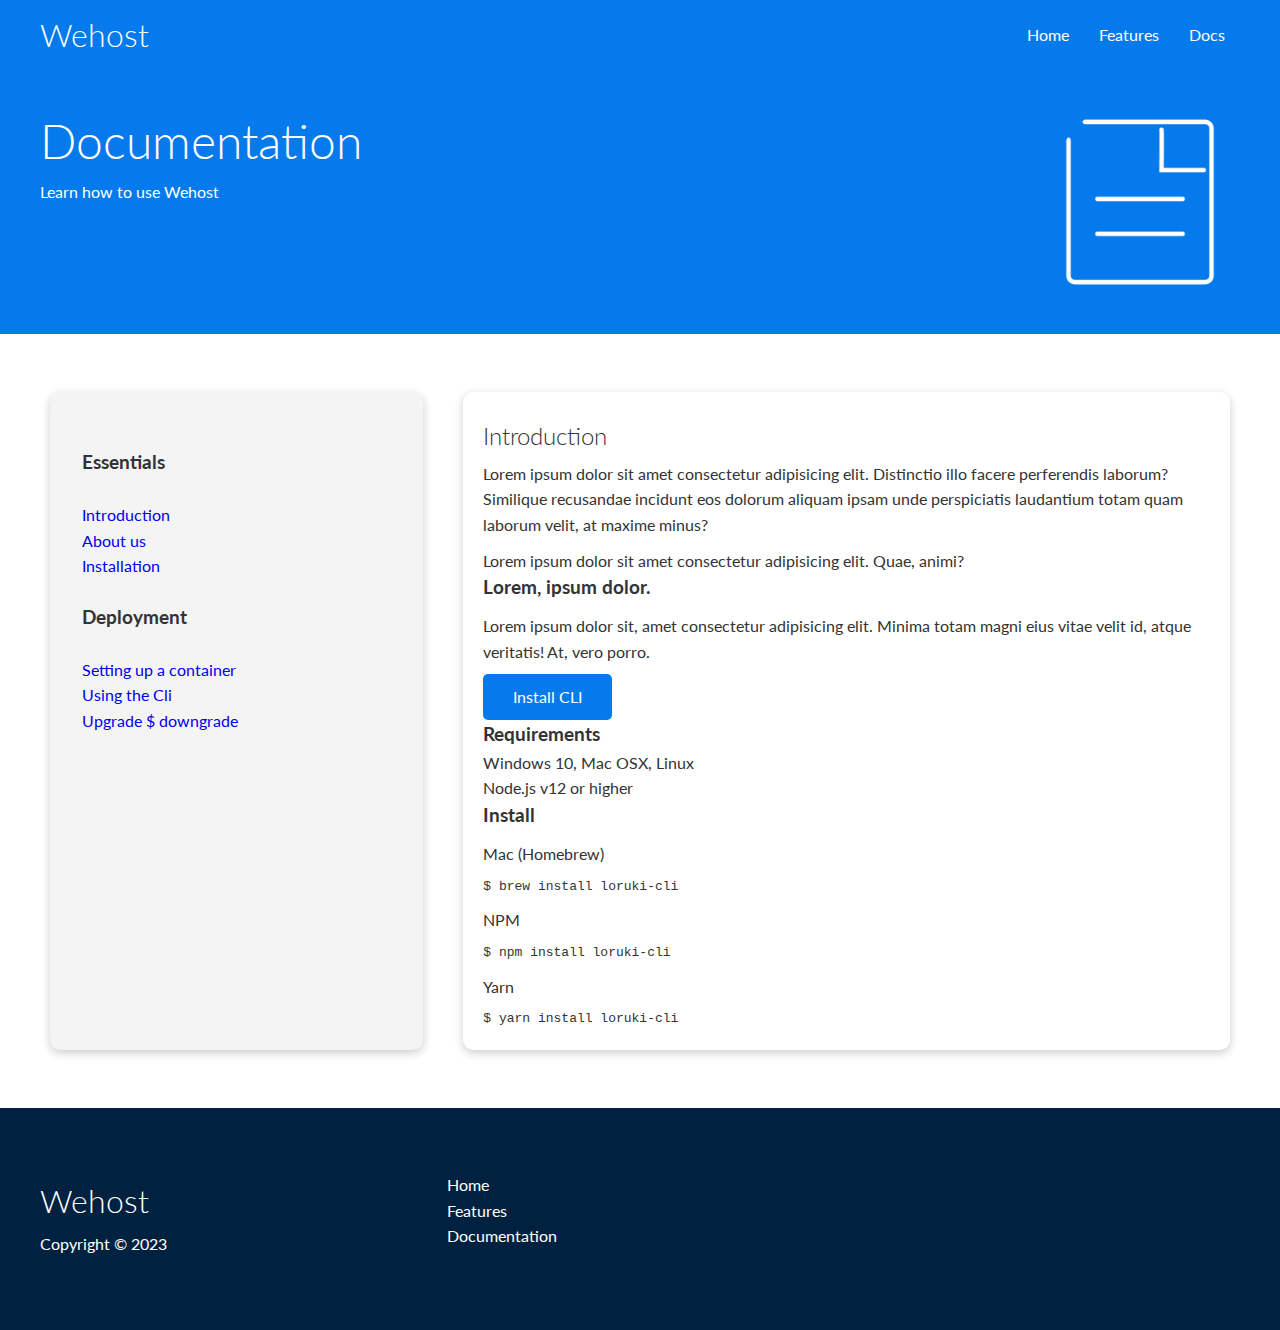
==== docs.html @ 48ca75c6 "commit" ====
<!DOCTYPE html>
<html lang="en">
  <head>
    <meta charset="UTF-8" />
    <meta name="viewport" content="width=device-width, initial-scale=1.0" />
    <link
      rel="stylesheet"
      href="https://cdnjs.cloudflare.com/ajax/libs/font-awesome/6.4.2/css/all.min.css"
      integrity="sha512-z3gLpd7yknf1YoNbCzqRKc4qyor8gaKU1qmn+CShxbuBusANI9QpRohGBreCFkKxLhei6S9CQXFEbbKuqLg0DA=="
      crossorigin="anonymous"
      referrerpolicy="no-referrer"
    />
    <link rel="stylesheet" href="css/style.css" />
    <link rel="stylesheet" href="css/utilities.css" />
    <title>WeHost | Cloud hosting for everyone</title>
  </head>
  <body>
    <!-- Navbar -->
    <section class="navbar">
      <div class="container flex">
        <h1 class="logo">Wehost</h1>
        <nav>
          <ul>
            <li><a href="index.html">Home</a></li>
            <li><a href="features.html">Features</a></li>
            <li><a href="docs.html">Docs</a></li>
          </ul>
        </nav>
      </div>
    </section>
    <!-- Head -->
    <section class="docs-head bg-primary py-3">
      <div class="container grid">
        <div>
          <h1 class="lg">Documentation</h1>
          <p class="sm">Learn how to use Wehost</p>
        </div>
        <img src="images/docs.png" alt="" />
      </div>
    </section>

    <!-- Docs main -->
    <section class="docs-main my-4">
      <div class="container grid">
        <div class="card bg-light p-3">
          <h3 class="my-2">Essentials</h3>
          <nav>
            <ul>
              <li><a href="#">Introduction</a></li>
              <li><a href="#">About us</a></li>
              <li><a href="#">Installation</a></li>
            </ul>
          </nav>
          <h3 class="my-2">Deployment</h3>
          <nav>
            <ul>
              <li><a href="#">Setting up a container</a></li>
              <li><a href="#">Using the Cli</a></li>
              <li><a href="#">Upgrade $ downgrade</a></li>
            </ul>
          </nav>
        </div>

        <div class="card">
          <h2>Introduction</h2>
          <p>
            Lorem ipsum dolor sit amet consectetur adipisicing elit. Distinctio
            illo facere perferendis laborum? Similique recusandae incidunt eos
            dolorum aliquam ipsam unde perspiciatis laudantium totam quam
            laborum velit, at maxime minus?
          </p>

          <div class="alert alert-success">
            <i class="fas fa-info"></i> Lorem ipsum dolor sit amet consectetur
            adipisicing elit. Quae, animi?
          </div>

          <h3>Lorem, ipsum dolor.</h3>
          <p>
            Lorem ipsum dolor sit, amet consectetur adipisicing elit. Minima
            totam magni eius vitae velit id, atque veritatis! At, vero porro.
          </p>
          <a href="#" class="btn btn-primary">Install CLI</a>

          <h3>Requirements</h3>
          <ul>
            <li>Windows 10, Mac OSX, Linux</li>
            <li>Node.js v12 or higher</li>
          </ul>

          <h3>Install</h3>
          <p>Mac (Homebrew)</p>
          <pre><code>$ brew install loruki-cli</code></pre>
          <p>NPM</p>
          <pre><code>$ npm install loruki-cli</code></pre>
          <p>Yarn</p>
          <pre><code>$ yarn install loruki-cli</code></pre>
        </div>
      </div>
    </section>

    <!-- Footer -->
    <footer class="footer bg-dark py-5">
      <div class="container grid grid-3">
        <div>
          <h1>Wehost</h1>
          <p>Copyright &copy; 2023</p>
        </div>
        <nav>
          <ul>
            <li><a href="index.html">Home</a></li>
            <li><a href="features.html">Features</a></li>
            <li><a href="docs.html">Documentation</a></li>
          </ul>
        </nav>
        <nav>
          <div class="socials">
            <a href="#"><i class="fab fa-twitter fa-2x"></i></a>
            <a href="#"><i class="fab fa-facebook fa-2x"></i></a>
            <a href="#"><i class="fab fa-instagram fa-2x"></i></a>
            <a href="#"><i class="fab fa-threads fa-2x"></i></a>
            <a href="#"><i class="fab fa-github fa-2x"></i></a>
          </div>
        </nav>
      </div>
    </footer>
  </body>
</html>
---- css/style.css ----
@import url("https://fonts.googleapis.com/css2?family=Lato:ital,wght@0,300;0,400;0,700;0,900;1,100;1,300;1,400;1,700;1,900&display=swap");
*{
    box-sizing: border-box;
    margin: 0;
    padding: 0;
}

body{
    font-family: 'Lato', sans-serif;
    color: #333;
    line-height: 1.6;
}
:root{
    --primary-color : #047aed;
    --secondary-color : #1c3fa8;
    --dark-color : #002240;
    --light-color : #f4f4f4;

}

ul{
    list-style-type: none;
}

a{
    text-decoration: none;
}

h1,h2{
    font-weight: 300;
    line-height: 1.2;
    margin: 10px 0;
}

p{
    margin: 10px 0;
}

img{
    width: 100%;
}

.navbar .flex{
    justify-content: space-between;
}
.navbar ul{
    display: flex;
}
.navbar a{
    color: #fff;
    padding: 10px;
    margin: 0 5px;

}
.navbar a:hover{
    border-bottom: 2px #fff solid;
}
.navbar{
    background-color: var(--primary-color);
    color: #fff;
    height: 70px;
}
/* Showcase */
.showcase {
    height: 400px;
    background-color: var(--primary-color);
    color: #fff;
    position: relative;
}

.showcase::after{
    content: "";
    position: absolute;
    background-color: #fff;
    height: 100px;
    bottom: -70px;
    right: 0;
    left: 0;
    transform: skewY(-3deg);
    -webkit-transform: skewY(-3deg);
    -moz-transform: skewY(-3deg);
    -ms-transform: skewY(-3deg);

    
}
.showcase h1 {
    font-size: 40px;   
}

.showcase-text{
    margin-top: 15%;
}

.showcase p {
    margin: 20px 0;
}

.showcase .grid {
    grid-template-columns: 55% 45%;
    gap: 30px;
    overflow: visible;
}

.showcase-form {
    position: relative;
    top: 60px;
    height: 350px;
    width: 400px;
    padding: 40px;
    z-index: 100;
}

.showcase-form .form-control{
    margin: 30px 0;
}

.showcase-form input[type="text"],
.showcase-form input[type="email"]{
    border: 0;
    border-bottom: 1px solid #b4becb;
    width: 100%;
    padding: 3px;
}
.showcase-form input:focus{
    outline: none;
}

.stats{
    padding-top: 100px;
}

.grid-3{
    grid-template-columns: repeat(3, 1fr) !important;
}

.text-center{
    text-align: center;
}

.my-1{
    margin: 1rem 0;
}


.stats-heading{
    max-width: 500px;
    margin: auto;
    font-weight: 500;
}
.stats .grid h3{
    font-weight: 500;
    font-size: 30px;
}
.stats .grid p{
    font-size: 20px;
    font-weight: bold;
}

/* Cli */

.cli .grid{
    grid-template-columns: repeat(3, 1fr);
}

.cli .grid :nth-child(1){
    grid-column: 1/3;
    grid-row: 1/ span 2
}

.cli .card{
    padding: 0 auto;
   
   
} 

/* Cloud */
.cloud{
    grid-template-columns: 4fr 3fr;
}

/* Languages */
.languages .card{
    text-align: center;
    margin: 18px 10px 40px;
    transition: trasform 0.2s ease-in;
}
.languages .flex{
    flex-wrap: wrap;
}
.languages .card h4{
  font-size: 20px;
  margin-bottom: 10px;

}
.languages .card:hover {
    transform: translateY(-15px);
}
.languages h2{
    font-weight: 400;
}


/* features */
.features-head h1{
    font-weight: 500;
}
.features-sub-head h1{
    font-weight: 500;
}
.features-head img, .docs-head img{
width: 200px;
justify-self: flex-end;
}

.features-sub-head img{
    width: 300px;
        justify-self: flex-end;
}

/* main */
.features-main .grid-3 :nth-child(1){
    grid-column: 1/4;
}
.features-main .grid-3 :nth-child(2) {
    grid-column: 1/3;
}

.features-main .card >i{
    margin-right: 20px;
}
.features-main .grid{
    padding: 30px;
}



/* Docs */

.docs-main .grid{
    grid-template-columns: 1fr 2fr;
}
/* Footer */


.footer a{
    color: #fff;
}
.footer .socials a {
    margin: 0 5px;
}

/* Tablet */
@media(max-width : 768px){
    .grid , .showcase .grid,
    .cli .grid, .cloud .grid,
    .stats .grid, .grid-3{
        grid-template-columns: 1fr !important;
        
    }
    .showcase{
        text-align: center;
        height: auto;
        
    }
    .showcase-form{
        justify-self: center;
        margin: auto ;
       
    }
    .cli .grid :nth-child(1){
        grid-column: 1;
        
    }
    .cli .grid{
        text-align: center;
        padding: auto;
    }

}

/* Mobile */
@media(max-width : 500px) {
.navbar{
    height: 110px;
    
}
.navbar .flex{
    flex-direction: column;
}
.navbar ul{
    padding: 10px;
    background-color: rgba(0, 0, 0, 0.1);
}
.showcase .grid{
    gap: 5px;

}
.showcase-text {
    margin-right: 20%;
}
   .showcase-form {
       justify-self: center;
       margin-right: 20%;

}
}
---- css/utilities.css ----
.container {
    max-width: 1300px;
    margin: 0 auto;
    overflow: auto;
    padding: 0 40px;

}

.grid {
    display: grid;
    grid-template-columns: repeat(2, 1fr);
    gap: 20px;
}

.flex {
    display: flex;
    justify-content: center;
    align-items: center;
    height: 100%;
}

.card {
    background-color: #fff;
    border-radius: 10px;
    box-shadow: 0 3px 10px rgba(0, 0, 0, 0.2);
    padding: 20px;
    margin: 10px;
    color: #333;

}

.btn {
    display: inline-block;
    padding: 10px 30px;
    cursor: pointer;
    background-color: var(--primary-color);
    color: #fff;
    border: none;
    border-radius: 5px;
}

.btn:hover {
    transform: scale(0.98);
}

.btn-outline {
    background-color: transparent;
    border: 1px #fff solid;
}


/* Text sizes */
.lead{
    font-size: 20px;
}
.sm{
    font-size: 1rem;
}
.md{
    font-size: 2rem;
}
.lg{
    font-size: 3rem;
    line-height: normal;
}
.xl{
    font-size: 4rem;
}
/* Backgrounds and colored buttons */
.bg-primary, .btn-primary{
    background-color: var(--primary-color);
    color: #fff;
}
.bg-secondary, .btn-secondary{
    background-color: var(--secondary-color);
    color: #fff;
}
.bg-dark, .btn-dark{
    background-color: var(--dark-color);
    color: #fff;
}
.bg-light, .btn-light{
    background-color: var(--light-color);
    color: #333;
}

/* Margin top and bottom */
.m-1{
    margin: 1rem 0;
}
.my-2{
    margin: 1.5rem 0;
}
.my-3{
    margin: 2rem 0;
}
.my-4{
    margin: 3rem 0;
}
.my-5{
    margin: 4rem 0;
}

/* margin all */
.m-1{
    margin: 1rem;
}
.m-2{
    margin: 1.5rem;
}
.m-3{
    margin: 2rem;
}
.m-4{
    margin: 3rem;
}
.m-5{
    margin: 4rem;
}
/* padding top and bottom */
.py-1 {
    padding: 1rem 0;
}

.py-2 {
    padding: 1.5rem 0;
}

.py-3 {
    padding: 2rem 0;
}

.py-4 {
    padding: 3rem 0;
}

.py-5 {
    padding: 4rem 0;
}


/* padding all */
.p-1 {
    padding: 1rem;
}

.p-2 {
    padding: 1.5rem;
}

.p-3 {
    padding: 2rem;
}

.p-4 {
    padding: 3rem;
}

.p-5 {
    padding: 4rem;
}
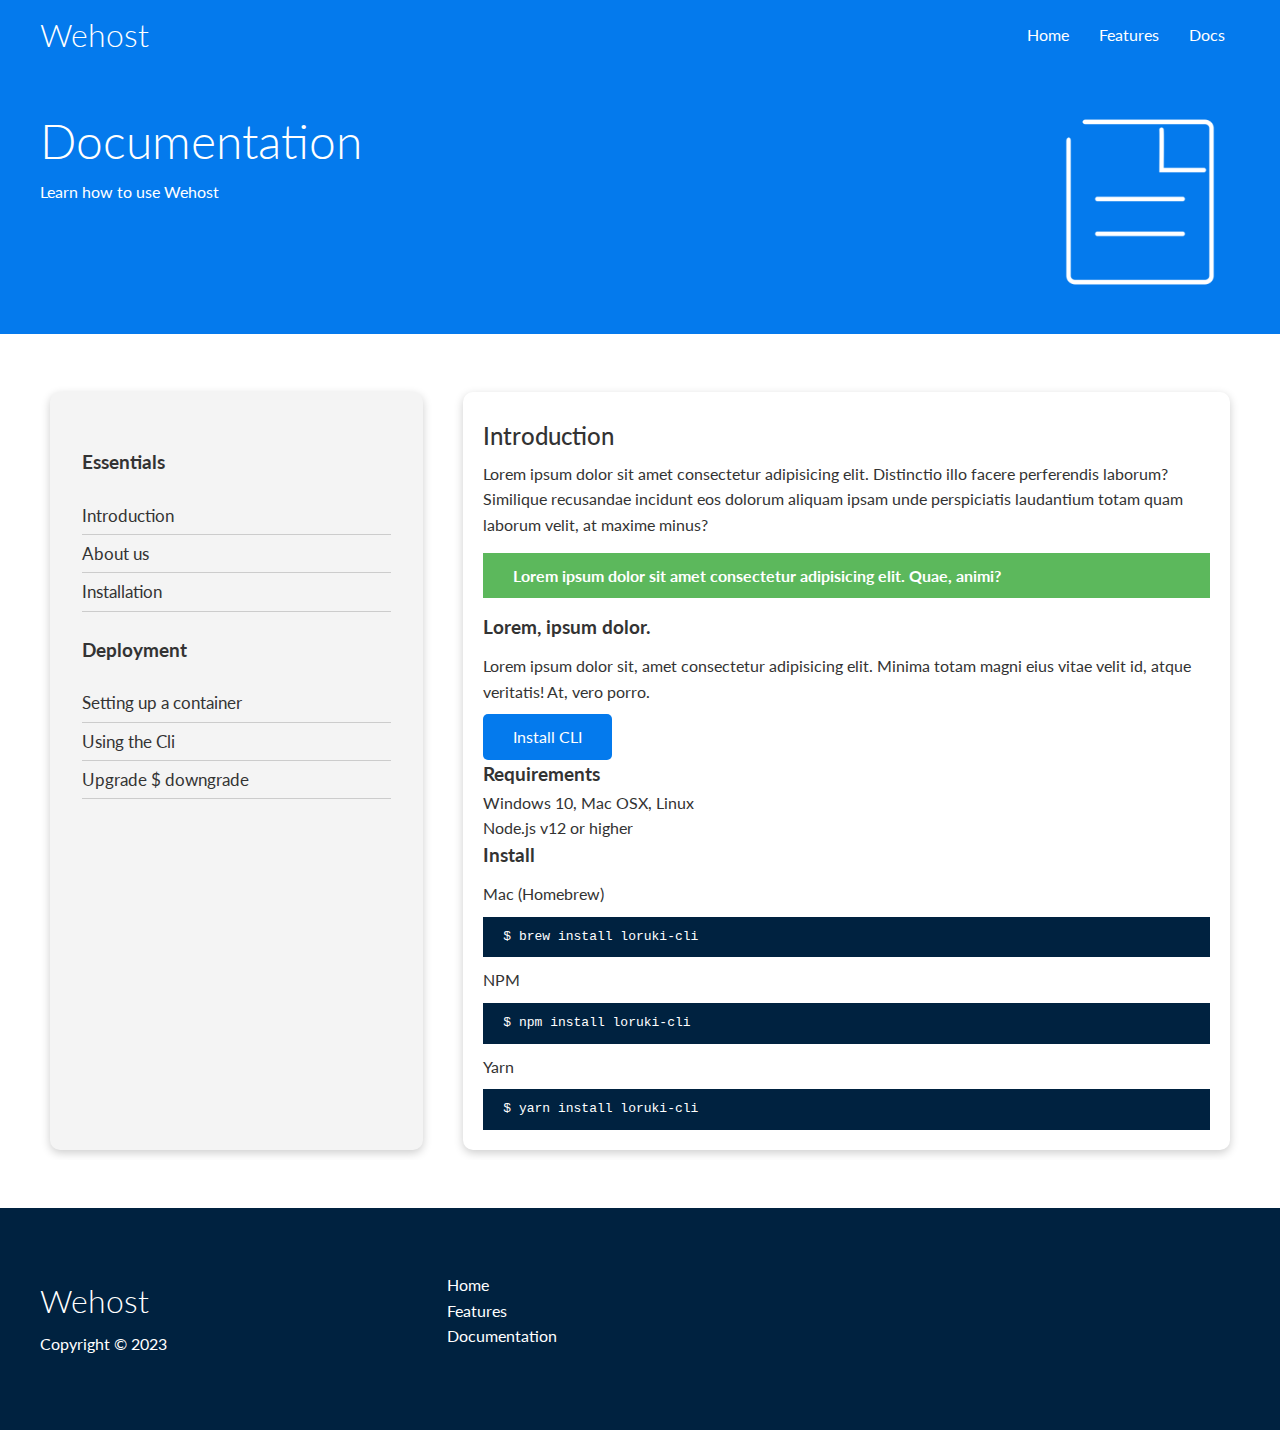
==== commit 5e1b5b44: "commit" ====
--- a/docs.html
+++ b/docs.html
@@ -60,7 +60,6 @@
             </ul>
           </nav>
         </div>
-
         <div class="card">
           <h2>Introduction</h2>
           <p>
--- a/css/style.css
+++ b/css/style.css
@@ -15,6 +15,8 @@
     --secondary-color : #1c3fa8;
     --dark-color : #002240;
     --light-color : #f4f4f4;
+    --success-color : #5cb85c;
+    --error-color : #d9534f;
 
 }
 
@@ -238,6 +240,19 @@
 
 .docs-main .grid{
     grid-template-columns: 1fr 2fr;
+    justify-content: flex-start;
+}
+.docs-main nav li{
+    font-size: 17px;
+    padding-bottom: 5px;
+    margin-bottom: 5px;
+    border-bottom: 1px solid #ccc;
+}
+.docs-main nav li a{
+    color: #333;
+}
+.docs-main h2{
+    font-weight: 500;
 }
 /* Footer */
 
--- a/css/utilities.css
+++ b/css/utilities.css
@@ -47,8 +47,31 @@
     background-color: transparent;
     border: 1px #fff solid;
 }
+/* Alert */
+.alert{
+    background-color: var(--light-color);
+    padding: 10px 20px;
+    margin: 15px 0;
+    font-weight: bold;
+}
 
+.alert i{
+    margin-right: 10px;
+}
 
+.alert-success{
+    background-color: var(--success-color);
+    color: #fff;
+}
+.alert-error{
+    background-color: var(--error-color);
+    color: #fff;
+}
+code, pre{
+    background-color: var(--dark-color);
+    color: #fff;
+    padding: 10px;
+}
 /* Text sizes */
 .lead{
     font-size: 20px;
